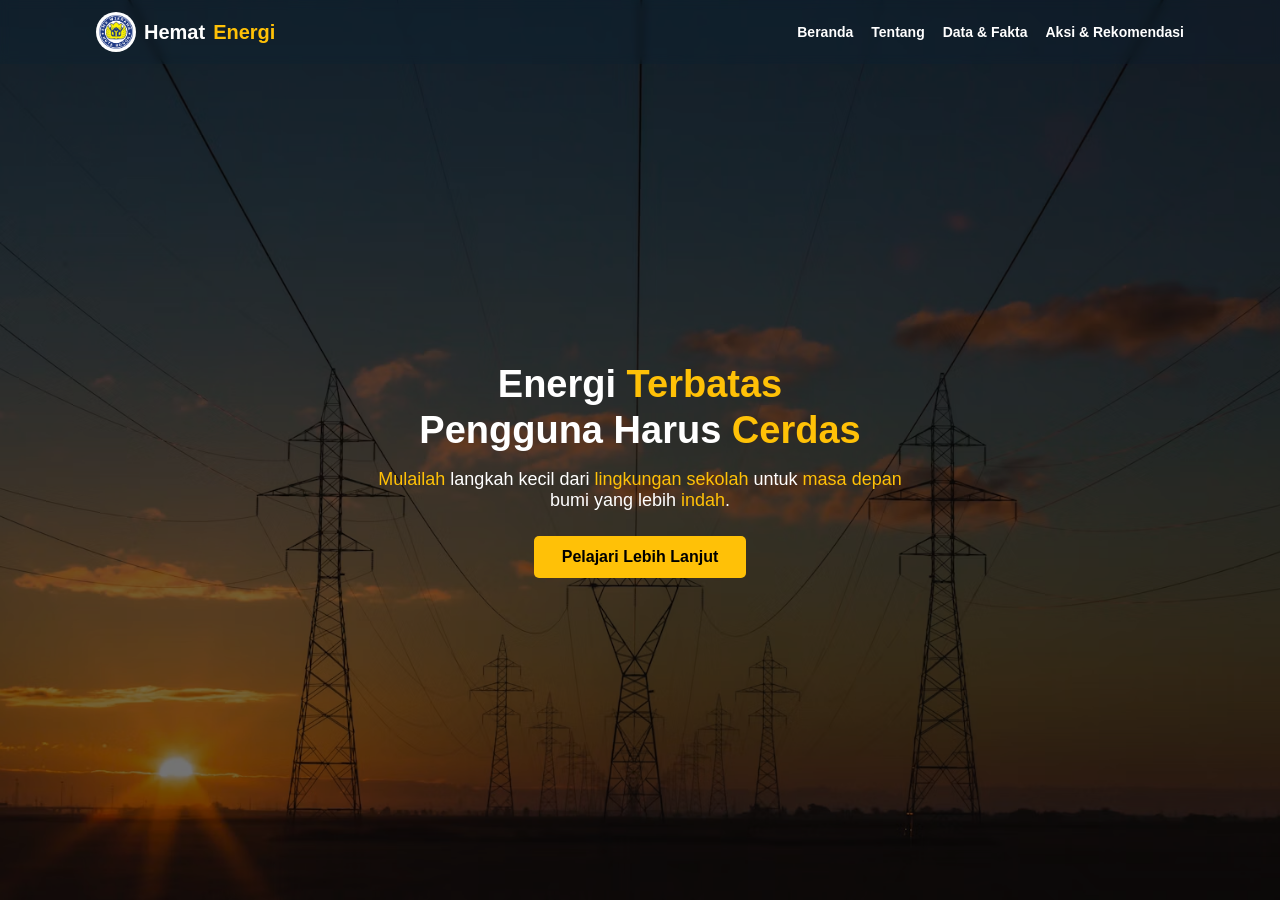
==== index.html @ 65af95fe "Add files via upload" ====
<!DOCTYPE html>
<html lang="id">
<head>
    <meta charset="UTF-8">
    <meta name="viewport" content="width=device-width, initial-scale=1.0">
    <title>Kampanye Hemat Energi - Sekolah Hijau</title>
    <link rel="stylesheet" href="style.css">
</head>
<body>
    <header class="navbar">
        <div class="container nav-container">
            <a href="#" class="logo">
    <img src="asset\logo-wikrama.png" class="logo-img">Hemat<span>Energi</span></a>
            <nav>
                <ul class="nav-links">
                    <li><a href="index.html">Beranda</a></li>
                    <li><a href="tentang.html">Tentang</a></li>
                    <li><a href="">Data & Fakta</a></li>
                    <li><a href="">Aksi & Rekomendasi</a></li>
                </ul>
            </nav>
        </div>
    </header>

    <section class="landing-page">
        <img src="asset/landingpage.avif" class="hero-bg-img">
        <div class="hero-overlay"></div>

        <div class="container hero-content">
            <h1>Energi <span>Terbatas</span><br>Pengguna Harus <span>Cerdas</span></h1>
            <p><span>Mulailah</span> langkah kecil dari <span>lingkungan sekolah</span> untuk <span>masa depan</span> <br>bumi yang lebih <span>indah</span>.</p>
            <div class="hero-buttons">
                <a href="about.html" class="btn btn-primary">Pelajari Lebih Lanjut</a>
            </div>
        </div>
    </section>
</body>
</html>
---- style.css ----
* {
    margin: 0;
    padding: 0;
    box-sizing: border-box;
    font-family: Arial, Helvetica, sans-serif;
}

.container {
    width: 85%;
    max-width: 1100px;
    margin: 0 auto;
}

/* ==========================================
   1. NAVBAR
   ========================================== */
.navbar {
    position: fixed;
    width: 100%;
    z-index: 999;
    background-color: rgba(2, 38, 61, 0.15);
    backdrop-filter: blur(5px);
    -webkit-backdrop-filter: blur(5px);
}

.nav-container {
    display: flex;
    justify-content: space-between;
    align-items: center;
    padding: 12px 0;
}

.logo {
    display: flex;
    align-items: center;
    gap: 8px;
    font-size: 20px;
    font-weight: bold;
    color: #ffffff;
    text-decoration: none;
}

.logo img {
    width: 40px;
    height: 40px;
    border-radius: 50%;
}

span {
    color: #ffc107;
}

.nav-links {
    display: flex;
    list-style: none;
}

.nav-links li {
    margin-left: 18px;
}

.nav-links a {
    color: #ffffff;
    text-decoration: none;
    font-size: 14px;
    font-weight: bold;
    transition: color 0.3s;
}

.nav-links a:hover {
    color: #ffc107;
}

/* ==========================================
   2. LANDING PAGE & BACKGROUND GLOBAL
   ========================================== */
.landing-page {
    position: relative;
    width: 100%;
    min-height: 100vh;
    display: flex;
    justify-content: center;
    align-items: center;
    text-align: center;
    padding: 100px 0 60px 0;
    overflow: hidden;
}

.hero-bg-img {
    position: absolute;
    top: 0;
    left: 0;
    width: 100%;
    height: 100%;
    object-fit: cover;
    z-index: 1;
}

.hero-overlay {
    position: absolute;
    top: 0;
    left: 0;
    width: 100%;
    height: 100%;
    background-color: rgba(0, 0, 0, 0.55);
    z-index: 2;
}

.hero-content {
    position: relative;
    z-index: 3;
    color: #ffffff;
}

.hero-content h1 {
    font-size: 38px;
    margin-bottom: 15px;
    line-height: 1.2;
}

.hero-content p {
    font-size: 18px;
    margin-bottom: 25px;
    max-width: 600px;
    margin-left: auto;
    margin-right: auto;
}

.btn {
    display: inline-block;
    padding: 12px 28px;
    background-color: #ffc107;
    color: #000000;
    text-decoration: none;
    border-radius: 5px;
    font-weight: bold;
    transition: background-color 0.3s;
}

.btn:hover {
    background-color: #e0a800;
}

/* ==========================================
   3. TENTANG KAMI / CARD SECTION
   ========================================== */
.about-section {
    position: relative;
    padding: 130px 0 80px 0;
    min-height: 100vh;
    text-align: center;
    overflow: hidden;
}

.about-content {
    position: relative;
    z-index: 3;
}

.about-title {
    font-size: 34px;
    color: #ffffff;
    margin-bottom: 8px;
    font-weight: bold;
}

.about-subtitle {
    font-size: 16px;
    color: #cbd5e1;
    margin-bottom: 40px;
}

.grid-3 {
    display: flex;
    justify-content: center;
    align-items: stretch;
    gap: 25px;
    flex-wrap: wrap;
}

.card {
    display: flex;
    flex-direction: column;
    align-items: center;
    background-color: rgba(2, 38, 61, 0.88);
    border-radius: 16px;
    padding: 30px 20px;
    width: 30%;
    min-width: 280px;
    text-align: center;
    transition: transform 0.3s ease, box-shadow 0.3s ease;
}

.card:hover {
    transform: translateY(-8px);
    box-shadow: 0 15px 30px rgba(2, 38, 61, 0.25);
}

.photo-container {
    width: 110px;
    height: 110px;
    margin-bottom: 18px;
    border-radius: 50%;
    border: 2px solid #ffffff;
    flex-shrink: 0;
}

.profile-img {
    width: 100%;
    height: 100%;
    object-fit: cover;
    border-radius: 50%;
}

.member-name {
    font-size: 20px;
    font-weight: bold;
    color: #ffffff;
    margin-bottom: 15px;
}

.member-info {
    font-size: 14px;
    color: #ffffff;
    text-align: left;
    width: 100%;
    background-color: rgba(255, 255, 255, 0.08);
    padding: 12px 15px;
    border-radius: 8px;
}

.member-info p {
    margin-bottom: 6px;
}

.member-info p:last-child {
    margin-bottom: 0;
}

.member-info strong {
    color: #cbd5e1;
}

/* ==========================================
   4. RESPONSIVE
   ========================================== */
@media (max-width: 768px) {
    .nav-container {
        flex-direction: column;
        gap: 10px;
    }

    .nav-links {
        margin-top: 5px;
    }

    .nav-links li {
        margin: 0 8px;
    }

    .about-section {
        padding-top: 160px;
    }

    .hero-content h1 {
        font-size: 26px;
    }

    .grid-3 {
        flex-direction: column;
        align-items: center;
    }

    .card {
        width: 100%;
        max-width: 360px;
        margin-bottom: 15px;
    }
}
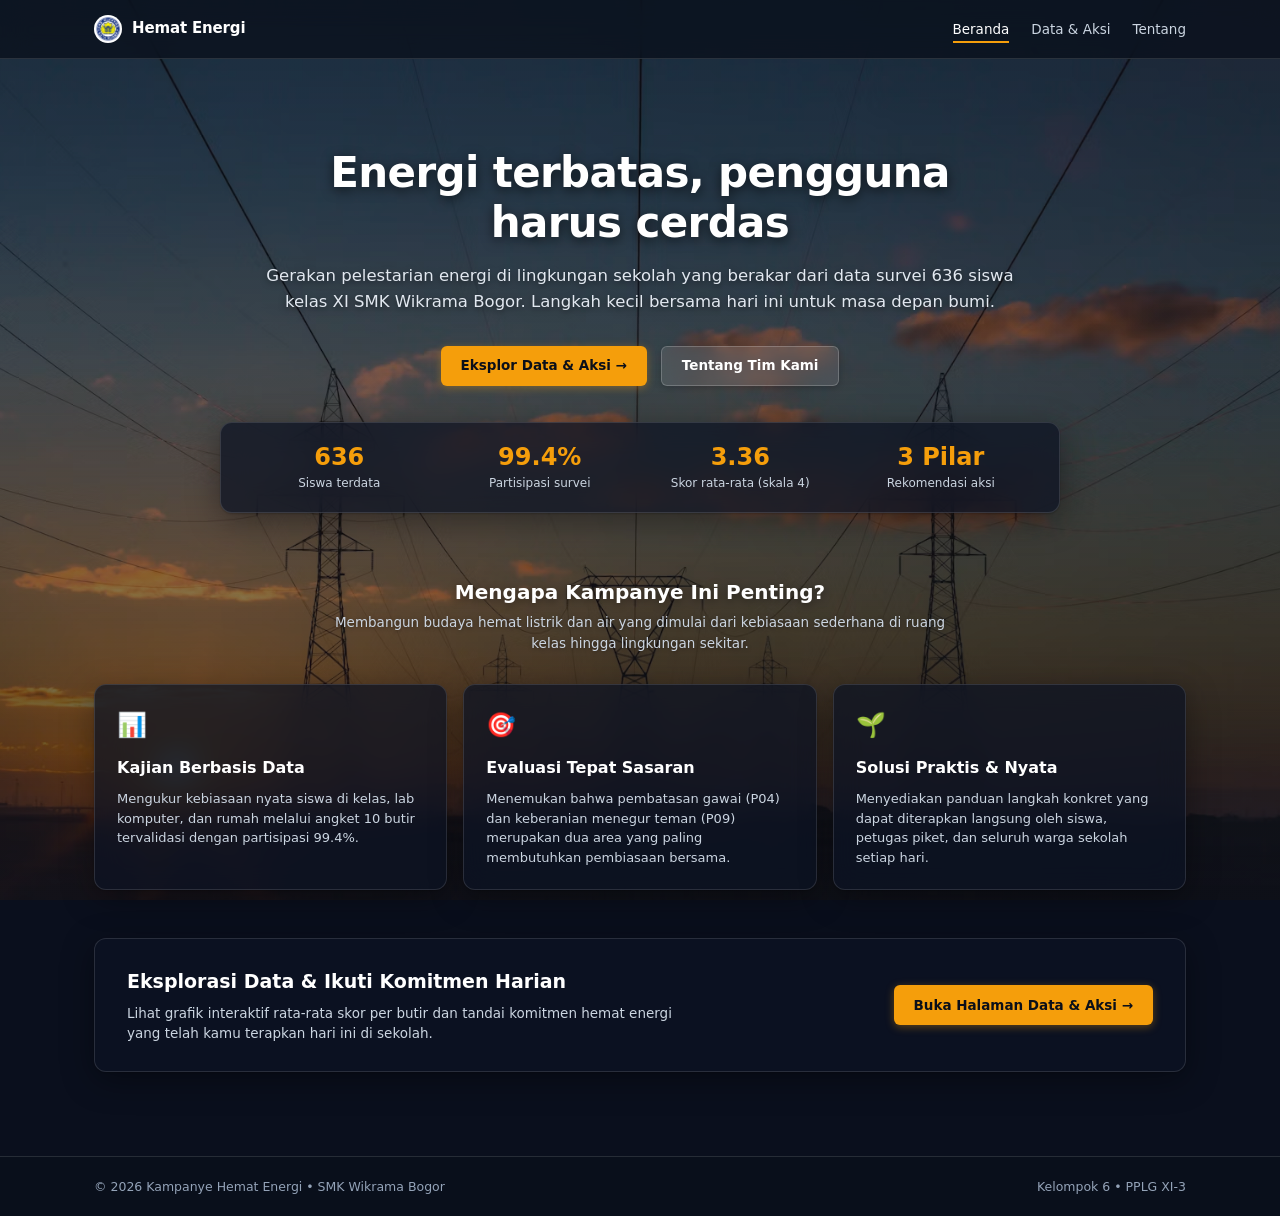
==== commit eff5f0a5: "Tahap 2-3 done" ====
--- a/index.html
+++ b/index.html
@@ -3,36 +3,121 @@
 <head>
     <meta charset="UTF-8">
     <meta name="viewport" content="width=device-width, initial-scale=1.0">
-    <title>Kampanye Hemat Energi - Sekolah Hijau</title>
-    <link rel="stylesheet" href="style.css">
+    <title>Kampanye Hemat Energi - SMK Wikrama Bogor</title>
+    <link rel="stylesheet" href="style.css?v=9">
 </head>
 <body>
     <header class="navbar">
         <div class="container nav-container">
-            <a href="#" class="logo">
-    <img src="asset\logo-wikrama.png" class="logo-img">Hemat<span>Energi</span></a>
-            <nav>
+            <a href="index.html" class="logo">
+                <img src="asset/logo-wikrama.png" alt="Logo SMK Wikrama">
+                <span>Hemat Energi</span>
+            </a>
+            <nav aria-label="Navigasi Utama">
                 <ul class="nav-links">
-                    <li><a href="index.html">Beranda</a></li>
+                    <li><a href="index.html" class="active">Beranda</a></li>
+                    <li><a href="data-aksi.html">Data & Aksi</a></li>
                     <li><a href="tentang.html">Tentang</a></li>
-                    <li><a href="">Data & Fakta</a></li>
-                    <li><a href="">Aksi & Rekomendasi</a></li>
                 </ul>
             </nav>
         </div>
     </header>
 
-    <section class="landing-page">
-        <img src="asset/landingpage.avif" class="hero-bg-img">
+    <main class="main-section">
+        <img src="asset/landingpage.avif" class="hero-bg-img" alt="">
         <div class="hero-overlay"></div>
 
-        <div class="container hero-content">
-            <h1>Energi <span>Terbatas</span><br>Pengguna Harus <span>Cerdas</span></h1>
-            <p><span>Mulailah</span> langkah kecil dari <span>lingkungan sekolah</span> untuk <span>masa depan</span> <br>bumi yang lebih <span>indah</span>.</p>
-            <div class="hero-buttons">
-                <a href="about.html" class="btn btn-primary">Pelajari Lebih Lanjut</a>
-            </div>
+        <div class="container section-content">
+            <!-- Hero Section -->
+            <section class="hero-block">
+                <div class="hero-text-wrap">
+                    <h1 class="hero-title">Energi terbatas, pengguna harus cerdas</h1>
+                    <p class="hero-desc">
+                        Gerakan pelestarian energi di lingkungan sekolah yang berakar dari data survei 636 siswa kelas XI SMK Wikrama Bogor. Langkah kecil bersama hari ini untuk masa depan bumi.
+                    </p>
+                    <div class="hero-actions">
+                        <a href="data-aksi.html" class="btn">Eksplor Data & Aksi →</a>
+                        <a href="tentang.html" class="btn btn-secondary">Tentang Tim Kami</a>
+                    </div>
+                </div>
+
+                <!-- Quick Stats Strip -->
+                <div class="hero-stats-strip">
+                    <div class="hero-stat-item">
+                        <span class="hero-stat-value">636</span>
+                        <span class="hero-stat-label">Siswa terdata</span>
+                    </div>
+                    <div class="hero-stat-item">
+                        <span class="hero-stat-value">99.4%</span>
+                        <span class="hero-stat-label">Partisipasi survei</span>
+                    </div>
+                    <div class="hero-stat-item">
+                        <span class="hero-stat-value">3.36</span>
+                        <span class="hero-stat-label">Skor rata-rata (skala 4)</span>
+                    </div>
+                    <div class="hero-stat-item">
+                        <span class="hero-stat-value">3 Pilar</span>
+                        <span class="hero-stat-label">Rekomendasi aksi</span>
+                    </div>
+                </div>
+            </section>
+
+            <!-- Mengapa Kampanye Ini Penting -->
+            <section class="home-pillars-section">
+                <div class="section-heading-center">
+                    <h2 class="section-title">Mengapa Kampanye Ini Penting?</h2>
+                    <p class="section-desc">
+                        Membangun budaya hemat listrik dan air yang dimulai dari kebiasaan sederhana di ruang kelas hingga lingkungan sekitar.
+                    </p>
+                </div>
+
+                <div class="grid-3">
+                    <article class="card pillar-card">
+                        <div class="pillar-icon">📊</div>
+                        <h3 class="pillar-title">Kajian Berbasis Data</h3>
+                        <p class="pillar-desc">
+                            Mengukur kebiasaan nyata siswa di kelas, lab komputer, dan rumah melalui angket 10 butir tervalidasi dengan partisipasi 99.4%.
+                        </p>
+                    </article>
+
+                    <article class="card pillar-card">
+                        <div class="pillar-icon">🎯</div>
+                        <h3 class="pillar-title">Evaluasi Tepat Sasaran</h3>
+                        <p class="pillar-desc">
+                            Menemukan bahwa pembatasan gawai (P04) dan keberanian menegur teman (P09) merupakan dua area yang paling membutuhkan pembiasaan bersama.
+                        </p>
+                    </article>
+
+                    <article class="card pillar-card">
+                        <div class="pillar-icon">🌱</div>
+                        <h3 class="pillar-title">Solusi Praktis & Nyata</h3>
+                        <p class="pillar-desc">
+                            Menyediakan panduan langkah konkret yang dapat diterapkan langsung oleh siswa, petugas piket, dan seluruh warga sekolah setiap hari.
+                        </p>
+                    </article>
+                </div>
+            </section>
+
+            <!-- CTA Card Menuju Data & Aksi -->
+            <section class="home-cta-card">
+                <div class="home-cta-text">
+                    <h2>Eksplorasi Data & Ikuti Komitmen Harian</h2>
+                    <p>
+                        Lihat grafik interaktif rata-rata skor per butir dan tandai komitmen hemat energi yang telah kamu terapkan hari ini di sekolah.
+                    </p>
+                </div>
+                <div class="home-cta-action">
+                    <a href="data-aksi.html" class="btn">Buka Halaman Data & Aksi →</a>
+                </div>
+            </section>
         </div>
-    </section>
+    </main>
+
+    <footer class="footer">
+        <div class="container footer-content">
+            <p>© 2026 Kampanye Hemat Energi • SMK Wikrama Bogor</p>
+            <p class="footer-meta">Kelompok 6 • PPLG XI-3</p>
+        </div>
+    </footer>
 </body>
-</html>+</html>
--- a/style.css
+++ b/style.css
@@ -1,279 +1,1096 @@
+/* ==========================================================================
+   KAMPANYE HEMAT ENERGI - SMK WIKRAMA BOGOR
+   Theme: Vibrant Sunset Electric Grid Background with Frosted Glass Surfaces
+   High-contrast, transparent cards, 100% legible typography, no AI slop
+   ========================================================================== */
+
+:root {
+    /* Palette - Frosted Translucent Dark Glass on Sunset Electric Grid */
+    --bg-page: #0a0f1d;
+    --bg-card: rgba(13, 20, 36, 0.74);
+    --bg-card-hover: rgba(18, 28, 50, 0.84);
+    --bg-raised: rgba(25, 37, 64, 0.65);
+    --border-hairline: rgba(255, 255, 255, 0.12);
+    --border-hover: rgba(255, 255, 255, 0.28);
+
+    /* Text Roles - Crisp White & High Contrast */
+    --text-primary: #ffffff;
+    --text-secondary: #cbd5e1;
+    --text-muted: #94a3b8;
+
+    /* Accent - Solar Sunset Gold & Amber */
+    --accent: #f59e0b;
+    --accent-hover: #fbbf24;
+    --accent-contrast: #0b0f19;
+
+    /* Semantic Highlights */
+    --color-positive: #22c55e;
+    --color-focus: #f97316;
+
+    /* Shadows & Glassmorphism */
+    --shadow-card: 0 8px 32px 0 rgba(0, 0, 0, 0.38), 0 1px 2px 0 rgba(0, 0, 0, 0.2);
+    --shadow-card-hover: 0 12px 40px 0 rgba(0, 0, 0, 0.5), 0 2px 4px 0 rgba(0, 0, 0, 0.25);
+    --glass-blur: blur(14px);
+
+    /* Radius */
+    --radius-control: 6px;
+    --radius-card: 12px;
+    --radius-inner: 6px;
+
+    /* Transitions */
+    --ease-out: cubic-bezier(0.16, 1, 0.3, 1);
+    --duration: 0.18s;
+}
+
+/* ================= 1. BASE & RESET ================= */
 * {
     margin: 0;
     padding: 0;
     box-sizing: border-box;
-    font-family: Arial, Helvetica, sans-serif;
+}
+
+html {
+    scroll-behavior: smooth;
+}
+
+body {
+    background-color: var(--bg-page);
+    color: var(--text-primary);
+    font-family: system-ui, -apple-system, BlinkMacSystemFont, "Segoe UI", Roboto, Helvetica, Arial, sans-serif;
+    font-size: 14.5px;
+    line-height: 1.55;
+    min-height: 100vh;
+    display: flex;
+    flex-direction: column;
+    -webkit-font-smoothing: antialiased;
+    -moz-osx-font-smoothing: grayscale;
 }
 
 .container {
-    width: 85%;
-    max-width: 1100px;
+    width: 100%;
+    max-width: 1140px;
     margin: 0 auto;
-}
-
-/* ==========================================
-   1. NAVBAR
-   ========================================== */
+    padding: 0 24px;
+}
+
+/* ================= 2. NAVBAR ================= */
 .navbar {
     position: fixed;
+    top: 0;
+    left: 0;
     width: 100%;
+    background-color: rgba(10, 16, 28, 0.78);
+    backdrop-filter: var(--glass-blur);
+    -webkit-backdrop-filter: var(--glass-blur);
+    border-bottom: 1px solid var(--border-hairline);
     z-index: 999;
-    background-color: rgba(2, 38, 61, 0.15);
-    backdrop-filter: blur(5px);
-    -webkit-backdrop-filter: blur(5px);
 }
 
 .nav-container {
     display: flex;
     justify-content: space-between;
     align-items: center;
-    padding: 12px 0;
+    height: 58px;
 }
 
 .logo {
     display: flex;
     align-items: center;
-    gap: 8px;
-    font-size: 20px;
-    font-weight: bold;
-    color: #ffffff;
+    gap: 10px;
     text-decoration: none;
+    color: var(--text-primary);
+    font-size: 15px;
+    font-weight: 600;
+}
+
+.logo span {
+    color: #ffffff;
+    letter-spacing: -0.01em;
 }
 
 .logo img {
-    width: 40px;
-    height: 40px;
+    width: 28px;
+    height: 28px;
     border-radius: 50%;
-}
-
-span {
-    color: #ffc107;
+    object-fit: cover;
 }
 
 .nav-links {
     display: flex;
     list-style: none;
-}
-
-.nav-links li {
-    margin-left: 18px;
+    gap: 22px;
 }
 
 .nav-links a {
-    color: #ffffff;
+    position: relative;
+    color: var(--text-secondary);
     text-decoration: none;
-    font-size: 14px;
-    font-weight: bold;
-    transition: color 0.3s;
+    font-size: 13.5px;
+    font-weight: 500;
+    padding: 4px 0;
+    transition: color var(--duration) ease;
+}
+
+.nav-links a::after {
+    content: '';
+    position: absolute;
+    bottom: -2px;
+    left: 0;
+    width: 0;
+    height: 2px;
+    background-color: var(--accent);
+    transition: width var(--duration) var(--ease-out);
 }
 
 .nav-links a:hover {
-    color: #ffc107;
-}
-
-/* ==========================================
-   2. LANDING PAGE & BACKGROUND GLOBAL
-   ========================================== */
-.landing-page {
+    color: #ffffff;
+}
+
+.nav-links a.active {
+    color: #ffffff;
+}
+
+.nav-links a.active::after {
+    width: 100%;
+}
+
+/* ================= 3. BACKGROUND & HERO ================= */
+.main-section {
     position: relative;
-    width: 100%;
-    min-height: 100vh;
-    display: flex;
-    justify-content: center;
-    align-items: center;
-    text-align: center;
-    padding: 100px 0 60px 0;
-    overflow: hidden;
-}
-
+    padding: 92px 0 64px 0;
+    flex: 1;
+}
+
+/* Gambar Tiang Listrik Terang & Nyata */
 .hero-bg-img {
-    position: absolute;
+    position: fixed;
     top: 0;
     left: 0;
     width: 100%;
     height: 100%;
     object-fit: cover;
-    z-index: 1;
-}
-
+    z-index: -2;
+    opacity: 0.96; /* Gambar tiang listrik sunset tampil terang dan jelas */
+}
+
+/* Overlay Transparan Lembut agar Teks Tetap Tajam */
 .hero-overlay {
-    position: absolute;
+    position: fixed;
     top: 0;
     left: 0;
     width: 100%;
     height: 100%;
-    background-color: rgba(0, 0, 0, 0.55);
-    z-index: 2;
-}
-
-.hero-content {
+    background: linear-gradient(180deg, rgba(10, 16, 28, 0.45) 0%, rgba(10, 16, 28, 0.32) 40%, rgba(10, 16, 28, 0.68) 100%);
+    z-index: -1;
+}
+
+.section-content {
     position: relative;
-    z-index: 3;
-    color: #ffffff;
-}
-
-.hero-content h1 {
-    font-size: 38px;
-    margin-bottom: 15px;
-    line-height: 1.2;
-}
-
-.hero-content p {
-    font-size: 18px;
-    margin-bottom: 25px;
-    max-width: 600px;
-    margin-left: auto;
-    margin-right: auto;
-}
-
-.btn {
-    display: inline-block;
-    padding: 12px 28px;
-    background-color: #ffc107;
-    color: #000000;
-    text-decoration: none;
-    border-radius: 5px;
-    font-weight: bold;
-    transition: background-color 0.3s;
-}
-
-.btn:hover {
-    background-color: #e0a800;
-}
-
-/* ==========================================
-   3. TENTANG KAMI / CARD SECTION
-   ========================================== */
-.about-section {
-    position: relative;
-    padding: 130px 0 80px 0;
-    min-height: 100vh;
-    text-align: center;
-    overflow: hidden;
-}
-
-.about-content {
-    position: relative;
-    z-index: 3;
-}
-
-.about-title {
-    font-size: 34px;
-    color: #ffffff;
-    margin-bottom: 8px;
-    font-weight: bold;
-}
-
-.about-subtitle {
-    font-size: 16px;
-    color: #cbd5e1;
-    margin-bottom: 40px;
-}
-
-.grid-3 {
-    display: flex;
-    justify-content: center;
-    align-items: stretch;
-    gap: 25px;
-    flex-wrap: wrap;
-}
-
-.card {
+    z-index: 1;
+}
+
+.page-header {
+    text-align: left;
+    margin-bottom: 28px;
+}
+
+.page-title {
+    font-size: 26px;
+    font-weight: 700;
+    line-height: 1.25;
+    color: #ffffff;
+    margin-bottom: 6px;
+    text-shadow: 0 2px 8px rgba(0, 0, 0, 0.4);
+}
+
+.page-subtitle {
+    font-size: 14.5px;
+    color: #e2e8f0;
+    max-width: 680px;
+    line-height: 1.55;
+    text-shadow: 0 1px 4px rgba(0, 0, 0, 0.5);
+}
+
+/* ================= 4. HOMEPAGE (BERANDA) ================= */
+.hero-block {
+    padding: 56px 0 64px 0;
     display: flex;
     flex-direction: column;
     align-items: center;
-    background-color: rgba(2, 38, 61, 0.88);
-    border-radius: 16px;
-    padding: 30px 20px;
-    width: 30%;
-    min-width: 280px;
     text-align: center;
-    transition: transform 0.3s ease, box-shadow 0.3s ease;
-}
-
-.card:hover {
-    transform: translateY(-8px);
-    box-shadow: 0 15px 30px rgba(2, 38, 61, 0.25);
+}
+
+.hero-text-wrap {
+    max-width: 760px;
+    margin-bottom: 36px;
+}
+
+.hero-title {
+    font-size: 42px;
+    font-weight: 800;
+    line-height: 1.18;
+    color: #ffffff;
+    margin-bottom: 16px;
+    letter-spacing: -0.015em;
+    text-shadow: 0 3px 12px rgba(0, 0, 0, 0.6);
+}
+
+.hero-desc {
+    font-size: 16.5px;
+    color: #e2e8f0;
+    line-height: 1.6;
+    margin-bottom: 30px;
+    text-shadow: 0 2px 6px rgba(0, 0, 0, 0.5);
+}
+
+.hero-actions {
+    display: flex;
+    gap: 14px;
+    justify-content: center;
+    align-items: center;
+}
+
+/* Hero Stats Strip Transparan */
+.hero-stats-strip {
+    display: grid;
+    grid-template-columns: repeat(4, 1fr);
+    gap: 12px;
+    width: 100%;
+    max-width: 840px;
+    background-color: var(--bg-card);
+    backdrop-filter: var(--glass-blur);
+    -webkit-backdrop-filter: var(--glass-blur);
+    border: 1px solid var(--border-hairline);
+    border-radius: var(--radius-card);
+    padding: 20px 24px;
+    box-shadow: var(--shadow-card);
+}
+
+.hero-stat-item {
+    display: flex;
+    flex-direction: column;
+    align-items: center;
+    text-align: center;
+}
+
+.hero-stat-value {
+    font-size: 24px;
+    font-weight: 700;
+    color: var(--accent);
+    font-variant-numeric: tabular-nums;
+    line-height: 1.2;
+    margin-bottom: 2px;
+}
+
+.hero-stat-label {
+    font-size: 12px;
+    color: var(--text-secondary);
+}
+
+/* Homepage Pillars */
+.home-pillars-section {
+    margin-bottom: 48px;
+}
+
+.section-heading-center {
+    text-align: center;
+    max-width: 620px;
+    margin: 0 auto 30px auto;
+}
+
+.section-heading-center .section-title {
+    color: #ffffff;
+    text-shadow: 0 2px 8px rgba(0, 0, 0, 0.4);
+}
+
+.section-heading-center .section-desc {
+    color: #cbd5e1;
+    text-shadow: 0 1px 4px rgba(0, 0, 0, 0.4);
+}
+
+.pillar-card {
+    text-align: left;
+    display: flex;
+    flex-direction: column;
+    gap: 8px;
+}
+
+.pillar-icon {
+    font-size: 24px;
+    margin-bottom: 4px;
+}
+
+.pillar-title {
+    font-size: 16px;
+    font-weight: 600;
+    color: #ffffff;
+}
+
+.pillar-desc {
+    font-size: 13px;
+    color: var(--text-secondary);
+    line-height: 1.5;
+}
+
+/* Homepage CTA Card Transparan */
+.home-cta-card {
+    display: flex;
+    justify-content: space-between;
+    align-items: center;
+    background-color: var(--bg-card);
+    backdrop-filter: var(--glass-blur);
+    -webkit-backdrop-filter: var(--glass-blur);
+    border: 1px solid var(--border-hairline);
+    border-radius: var(--radius-card);
+    padding: 28px 32px;
+    margin-bottom: 20px;
+    text-align: left;
+    gap: 24px;
+    box-shadow: var(--shadow-card);
+}
+
+.home-cta-text h2 {
+    font-size: 19px;
+    font-weight: 600;
+    color: #ffffff;
+    margin-bottom: 6px;
+}
+
+.home-cta-text p {
+    font-size: 13.5px;
+    color: var(--text-secondary);
+    max-width: 580px;
+    line-height: 1.5;
+}
+
+.home-cta-action {
+    flex-shrink: 0;
+}
+
+/* ================= 5. BUTTONS ================= */
+.btn {
+    display: inline-flex;
+    align-items: center;
+    justify-content: center;
+    height: 40px;
+    padding: 0 20px;
+    background-color: var(--accent);
+    color: var(--accent-contrast);
+    text-decoration: none;
+    border-radius: var(--radius-control);
+    font-weight: 600;
+    font-size: 13.5px;
+    border: none;
+    cursor: pointer;
+    box-shadow: 0 2px 8px rgba(245, 158, 11, 0.35);
+    transition: background-color var(--duration) ease, transform var(--duration) var(--ease-out), box-shadow var(--duration) ease;
+}
+
+.btn:hover {
+    background-color: var(--accent-hover);
+    color: #0b0f19;
+    transform: translateY(-1px);
+    box-shadow: 0 4px 14px rgba(245, 158, 11, 0.45);
+}
+
+.btn:active {
+    transform: scale(0.99);
+}
+
+.btn-secondary {
+    background-color: rgba(255, 255, 255, 0.1);
+    color: #ffffff;
+    border: 1px solid rgba(255, 255, 255, 0.2);
+    backdrop-filter: blur(8px);
+    -webkit-backdrop-filter: blur(8px);
+    box-shadow: 0 2px 6px rgba(0, 0, 0, 0.2);
+}
+
+.btn-secondary:hover {
+    background-color: rgba(255, 255, 255, 0.18);
+    border-color: rgba(255, 255, 255, 0.35);
+    color: #ffffff;
+}
+
+/* ================= 6. STATS GRID ================= */
+.stats-grid {
+    display: grid;
+    grid-template-columns: repeat(4, 1fr);
+    gap: 14px;
+    margin-bottom: 24px;
+}
+
+.stat-card {
+    background-color: var(--bg-card);
+    backdrop-filter: var(--glass-blur);
+    -webkit-backdrop-filter: var(--glass-blur);
+    border: 1px solid var(--border-hairline);
+    border-radius: var(--radius-card);
+    padding: 18px 20px;
+    display: flex;
+    flex-direction: column;
+    justify-content: space-between;
+    text-align: left;
+    box-shadow: var(--shadow-card);
+    transition: border-color var(--duration) ease, transform var(--duration) var(--ease-out), box-shadow var(--duration) ease;
+}
+
+.stat-label {
+    font-size: 12.5px;
+    color: var(--text-secondary);
+    margin-bottom: 6px;
+}
+
+.stat-number {
+    font-size: 24px;
+    font-weight: 700;
+    color: #ffffff;
+    font-variant-numeric: tabular-nums;
+    line-height: 1.15;
+    margin-bottom: 4px;
+}
+
+.stat-unit {
+    font-size: 14px;
+    font-weight: 400;
+    color: var(--text-muted);
+    margin-left: 2px;
+}
+
+.stat-meta {
+    font-size: 12px;
+    color: var(--text-secondary);
+    line-height: 1.4;
+}
+
+/* ================= 7. DATA & ANALYSIS GRID ================= */
+.data-analysis-grid {
+    display: grid;
+    grid-template-columns: 1.75fr 1fr;
+    gap: 18px;
+    margin-bottom: 36px;
+}
+
+.chart-box {
+    background-color: var(--bg-card);
+    backdrop-filter: var(--glass-blur);
+    -webkit-backdrop-filter: var(--glass-blur);
+    border: 1px solid var(--border-hairline);
+    border-radius: var(--radius-card);
+    padding: 22px 24px;
+    display: flex;
+    flex-direction: column;
+    text-align: left;
+    box-shadow: var(--shadow-card);
+}
+
+.chart-header {
+    display: flex;
+    justify-content: space-between;
+    align-items: flex-start;
+    margin-bottom: 16px;
+    gap: 14px;
+}
+
+.chart-title {
+    font-size: 16px;
+    font-weight: 600;
+    color: #ffffff;
+    margin-bottom: 3px;
+}
+
+.chart-desc {
+    font-size: 12.5px;
+    color: var(--text-secondary);
+}
+
+.chart-controls {
+    display: flex;
+    gap: 4px;
+    background-color: rgba(20, 28, 50, 0.7);
+    padding: 3px;
+    border-radius: var(--radius-control);
+    border: 1px solid var(--border-hairline);
+}
+
+.btn-filter {
+    background: transparent;
+    border: none;
+    color: var(--text-muted);
+    font-size: 12px;
+    font-weight: 500;
+    padding: 5px 12px;
+    border-radius: 4px;
+    cursor: pointer;
+    transition: color var(--duration) ease, background-color var(--duration) ease;
+}
+
+.btn-filter:hover {
+    color: #ffffff;
+}
+
+.btn-filter.active {
+    background-color: rgba(245, 158, 11, 0.22);
+    color: #fbbf24;
+    border: 1px solid rgba(245, 158, 11, 0.4);
+    box-shadow: 0 1px 3px rgba(0, 0, 0, 0.2);
+}
+
+.chart-wrapper {
+    position: relative;
+    height: 480px;
+    width: 100%;
+}
+
+/* Insight Box */
+.insight-box {
+    background-color: var(--bg-card);
+    backdrop-filter: var(--glass-blur);
+    -webkit-backdrop-filter: var(--glass-blur);
+    border: 1px solid var(--border-hairline);
+    border-radius: var(--radius-card);
+    padding: 22px;
+    display: flex;
+    flex-direction: column;
+    justify-content: space-between;
+    text-align: left;
+    box-shadow: var(--shadow-card);
+}
+
+.insight-title {
+    font-size: 16px;
+    font-weight: 600;
+    color: #ffffff;
+    margin-bottom: 14px;
+}
+
+.insight-list {
+    list-style: none;
+    display: flex;
+    flex-direction: column;
+    gap: 10px;
+}
+
+.insight-list li {
+    background-color: rgba(20, 30, 52, 0.65);
+    border: 1px solid var(--border-hairline);
+    border-radius: var(--radius-inner);
+    padding: 12px 14px;
+    box-shadow: 0 1px 2px rgba(0, 0, 0, 0.2);
+}
+
+.insight-category {
+    display: block;
+    font-size: 11.5px;
+    font-weight: 500;
+    color: var(--text-muted);
+    margin-bottom: 4px;
+}
+
+.insight-list strong {
+    display: block;
+    font-size: 13.5px;
+    color: #ffffff;
+    margin-bottom: 2px;
+}
+
+.insight-list p {
+    font-size: 12px;
+    color: var(--text-secondary);
+    line-height: 1.45;
+}
+
+.insight-footer {
+    margin-top: 14px;
+    padding-top: 12px;
+    border-top: 1px solid var(--border-hairline);
+}
+
+.insight-footer p {
+    font-size: 12px;
+    color: var(--text-muted);
+    line-height: 1.5;
+}
+
+/* ================= 8. ACTION SECTION ================= */
+.action-section {
+    margin-bottom: 36px;
+    text-align: left;
+}
+
+.section-heading-row {
+    margin-bottom: 18px;
+}
+
+.section-title {
+    font-size: 20px;
+    font-weight: 600;
+    color: #ffffff;
+    margin-bottom: 4px;
+    text-shadow: 0 2px 6px rgba(0, 0, 0, 0.4);
+}
+
+.section-desc {
+    font-size: 13.5px;
+    color: #cbd5e1;
+}
+
+.grid-3 {
+    display: grid;
+    grid-template-columns: repeat(3, 1fr);
+    gap: 16px;
+}
+
+.card {
+    background-color: var(--bg-card);
+    backdrop-filter: var(--glass-blur);
+    -webkit-backdrop-filter: var(--glass-blur);
+    border: 1px solid var(--border-hairline);
+    border-radius: var(--radius-card);
+    padding: 22px;
+    box-shadow: var(--shadow-card);
+    transition: transform var(--duration) var(--ease-out), border-color var(--duration) ease, box-shadow var(--duration) ease;
+}
+
+.action-card {
+    display: flex;
+    flex-direction: column;
+    text-align: left;
+}
+
+.action-card h3 {
+    font-size: 16px;
+    font-weight: 600;
+    color: #ffffff;
+    margin-bottom: 4px;
+}
+
+.action-target {
+    font-size: 12px;
+    color: var(--text-muted);
+    margin-bottom: 14px;
+    display: block;
+}
+
+.action-list {
+    list-style: none;
+    display: flex;
+    flex-direction: column;
+    gap: 10px;
+}
+
+.action-list li {
+    position: relative;
+    padding-left: 16px;
+    font-size: 13px;
+    color: var(--text-secondary);
+    line-height: 1.5;
+}
+
+.action-list li::before {
+    content: "–";
+    position: absolute;
+    left: 0;
+    top: 0;
+    color: var(--accent);
+    font-weight: bold;
+}
+
+/* ================= 9. HABIT TRACKER ================= */
+.habit-tracker-box {
+    background-color: var(--bg-card);
+    backdrop-filter: var(--glass-blur);
+    -webkit-backdrop-filter: var(--glass-blur);
+    border: 1px solid var(--border-hairline);
+    border-radius: var(--radius-card);
+    padding: 24px 26px;
+    margin-bottom: 36px;
+    text-align: left;
+    box-shadow: var(--shadow-card);
+}
+
+.tracker-header {
+    display: flex;
+    justify-content: space-between;
+    align-items: flex-start;
+    margin-bottom: 18px;
+    gap: 16px;
+}
+
+.tracker-title {
+    font-size: 17px;
+    font-weight: 600;
+    color: #ffffff;
+    margin-bottom: 3px;
+}
+
+.tracker-subtitle {
+    font-size: 13.5px;
+    color: var(--text-secondary);
+}
+
+.tracker-progress-badge {
+    font-size: 12.5px;
+    font-weight: 600;
+    padding: 5px 12px;
+    border-radius: 4px;
+    background-color: rgba(20, 28, 50, 0.7);
+    border: 1px solid var(--border-hairline);
+    color: var(--text-secondary);
+    font-variant-numeric: tabular-nums;
+    white-space: nowrap;
+}
+
+.tracker-progress-badge.all-done {
+    background-color: rgba(34, 197, 94, 0.2);
+    border-color: rgba(74, 222, 128, 0.4);
+    color: #4ade80;
+}
+
+.tracker-checklist {
+    display: grid;
+    grid-template-columns: repeat(2, 1fr);
+    gap: 10px;
+    margin-bottom: 14px;
+}
+
+.tracker-item {
+    display: flex;
+    align-items: center;
+    gap: 10px;
+    padding: 12px 14px;
+    background-color: rgba(20, 30, 52, 0.65);
+    border: 1px solid var(--border-hairline);
+    border-radius: var(--radius-inner);
+    cursor: pointer;
+    user-select: none;
+    box-shadow: 0 1px 2px rgba(0, 0, 0, 0.15);
+    transition: border-color var(--duration) ease, background-color var(--duration) ease;
+}
+
+.tracker-item:hover {
+    border-color: var(--border-hover);
+    background-color: rgba(26, 39, 68, 0.75);
+}
+
+.tracker-item.checked {
+    border-color: rgba(74, 222, 128, 0.45);
+    background-color: rgba(20, 45, 35, 0.65);
+}
+
+.tracker-item input[type="checkbox"] {
+    position: absolute;
+    opacity: 0;
+    cursor: pointer;
+    height: 0;
+    width: 0;
+}
+
+.checkmark {
+    position: relative;
+    width: 18px;
+    height: 18px;
+    border-radius: 4px;
+    background-color: rgba(15, 23, 42, 0.8);
+    border: 1.5px solid rgba(255, 255, 255, 0.3);
+    flex-shrink: 0;
+    transition: border-color var(--duration) ease, background-color var(--duration) ease;
+}
+
+.tracker-item:hover .checkmark {
+    border-color: var(--accent);
+}
+
+.tracker-item.checked .checkmark {
+    background-color: var(--color-positive);
+    border-color: var(--color-positive);
+}
+
+.tracker-item.checked .checkmark::after {
+    content: "";
+    position: absolute;
+    left: 5px;
+    top: 2px;
+    width: 4px;
+    height: 8px;
+    border: solid #ffffff;
+    border-width: 0 2px 2px 0;
+    transform: rotate(45deg);
+}
+
+.tracker-text {
+    font-size: 13px;
+    color: var(--text-secondary);
+    line-height: 1.4;
+}
+
+.tracker-item.checked .tracker-text {
+    color: #ffffff;
+}
+
+.tracker-feedback {
+    font-size: 12.5px;
+    color: var(--text-muted);
+    padding: 6px 12px;
+    border-radius: 4px;
+    background-color: rgba(20, 28, 50, 0.7);
+    display: inline-block;
+}
+
+/* ================= 10. TEAM MEMBERS (TENTANG) ================= */
+.team-grid {
+    margin-top: 10px;
+}
+
+.team-card {
+    text-align: center;
+    padding: 26px 20px;
 }
 
 .photo-container {
-    width: 110px;
-    height: 110px;
-    margin-bottom: 18px;
+    width: 92px;
+    height: 92px;
+    margin: 0 auto 14px auto;
     border-radius: 50%;
-    border: 2px solid #ffffff;
-    flex-shrink: 0;
+    border: 2px solid rgba(255, 255, 255, 0.2);
+    overflow: hidden;
+    background-color: rgba(20, 30, 52, 0.8);
 }
 
 .profile-img {
     width: 100%;
     height: 100%;
     object-fit: cover;
-    border-radius: 50%;
 }
 
 .member-name {
-    font-size: 20px;
-    font-weight: bold;
-    color: #ffffff;
-    margin-bottom: 15px;
-}
-
-.member-info {
-    font-size: 14px;
-    color: #ffffff;
-    text-align: left;
-    width: 100%;
-    background-color: rgba(255, 255, 255, 0.08);
-    padding: 12px 15px;
-    border-radius: 8px;
-}
-
-.member-info p {
-    margin-bottom: 6px;
-}
-
-.member-info p:last-child {
-    margin-bottom: 0;
-}
-
-.member-info strong {
-    color: #cbd5e1;
-}
-
-/* ==========================================
-   4. RESPONSIVE
-   ========================================== */
-@media (max-width: 768px) {
+    font-size: 16px;
+    font-weight: 600;
+    color: #ffffff;
+    margin-bottom: 12px;
+}
+
+.member-meta-block {
+    background-color: rgba(20, 30, 52, 0.65);
+    border: 1px solid var(--border-hairline);
+    border-radius: var(--radius-inner);
+    padding: 10px 14px;
+    display: flex;
+    flex-direction: column;
+    gap: 6px;
+}
+
+.member-meta-row {
+    display: flex;
+    justify-content: space-between;
+    font-size: 12.5px;
+}
+
+.member-meta-row span {
+    color: var(--text-muted);
+}
+
+.member-meta-row strong {
+    color: #ffffff;
+    font-weight: 600;
+}
+
+/* ================= 11. FOOTER ================= */
+.footer {
+    border-top: 1px solid var(--border-hairline);
+    padding: 20px 0;
+    background-color: rgba(10, 16, 28, 0.78);
+    backdrop-filter: var(--glass-blur);
+    -webkit-backdrop-filter: var(--glass-blur);
+    position: relative;
+    z-index: 10;
+}
+
+.footer-content {
+    display: flex;
+    justify-content: space-between;
+    align-items: center;
+    font-size: 12.5px;
+    color: var(--text-muted);
+}
+
+.footer-meta {
+    font-variant-numeric: tabular-nums;
+}
+
+/* ================= 12. ANIMASI & INTERAKSI MIKRO ================= */
+@keyframes fadeInUp {
+    from {
+        opacity: 0.8;
+        transform: translateY(8px);
+    }
+    to {
+        opacity: 1;
+        transform: translateY(0);
+    }
+}
+
+@keyframes checkPop {
+    0% { transform: scale(0.8); }
+    50% { transform: scale(1.15); }
+    100% { transform: scale(1); }
+}
+
+/* Entrance Animations */
+.page-header,
+.hero-text-wrap,
+.hero-stats-strip,
+.home-pillars-section,
+.home-cta-card,
+.stats-grid .stat-card,
+.chart-box,
+.insight-box,
+.grid-3 .card,
+.habit-tracker-box {
+    animation: fadeInUp 0.35s var(--ease-out);
+}
+
+/* Hover Micro-Interactions */
+.card,
+.stat-card,
+.chart-box,
+.insight-box,
+.habit-tracker-box,
+.home-cta-card,
+.hero-stats-strip {
+    transition: transform 0.22s var(--ease-out), border-color 0.22s ease, box-shadow 0.22s ease;
+}
+
+.card:hover,
+.stat-card:hover,
+.chart-box:hover,
+.insight-box:hover,
+.habit-tracker-box:hover,
+.home-cta-card:hover {
+    transform: translateY(-4px);
+    box-shadow: var(--shadow-card-hover);
+    border-color: var(--border-hover);
+}
+
+.hero-stats-strip:hover {
+    box-shadow: var(--shadow-card-hover);
+    border-color: var(--border-hover);
+}
+
+.btn {
+    transition: transform 0.15s var(--ease-out), background-color 0.15s ease, box-shadow 0.15s ease;
+}
+
+.logo img {
+    transition: transform 0.25s var(--ease-out);
+}
+
+.logo:hover img {
+    transform: rotate(-8deg) scale(1.05);
+}
+
+.tracker-item.checked .checkmark {
+    animation: checkPop 0.25s var(--ease-out);
+}
+
+/* ================= 13. ACCESSIBILITY & RESPONSIVE ================= */
+@media (prefers-reduced-motion: reduce) {
+    *,
+    *::before,
+    *::after {
+        animation-duration: 0.01ms !important;
+        animation-iteration-count: 1 !important;
+        transition-duration: 0.01ms !important;
+        scroll-behavior: auto !important;
+    }
+}
+
+:focus-visible {
+    outline: 2px solid var(--accent);
+    outline-offset: 2px;
+}
+
+@media (max-width: 992px) {
+    .data-analysis-grid {
+        grid-template-columns: 1fr;
+    }
+
+    .chart-wrapper {
+        height: 380px;
+    }
+
+    .stats-grid {
+        grid-template-columns: repeat(2, 1fr);
+    }
+
+    .hero-stats-strip {
+        grid-template-columns: repeat(2, 1fr);
+        row-gap: 16px;
+    }
+
+    .grid-3 {
+        grid-template-columns: repeat(2, 1fr);
+    }
+
+    .home-cta-card {
+        flex-direction: column;
+        align-items: flex-start;
+    }
+}
+
+@media (max-width: 640px) {
+    .navbar {
+        height: auto;
+    }
+
     .nav-container {
         flex-direction: column;
-        gap: 10px;
-    }
-
-    .nav-links {
-        margin-top: 5px;
-    }
-
-    .nav-links li {
-        margin: 0 8px;
-    }
-
-    .about-section {
-        padding-top: 160px;
-    }
-
-    .hero-content h1 {
-        font-size: 26px;
+        height: auto;
+        padding: 10px 0;
+        gap: 8px;
+    }
+
+    .hero-title {
+        font-size: 28px;
+    }
+
+    .hero-actions {
+        flex-direction: column;
+        width: 100%;
+    }
+
+    .hero-actions .btn {
+        width: 100%;
+    }
+
+    .stats-grid {
+        grid-template-columns: 1fr;
+    }
+
+    .hero-stats-strip {
+        grid-template-columns: 1fr;
     }
 
     .grid-3 {
+        grid-template-columns: 1fr;
+    }
+
+    .tracker-checklist {
+        grid-template-columns: 1fr;
+    }
+
+    .chart-header {
         flex-direction: column;
-        align-items: center;
-    }
-
-    .card {
-        width: 100%;
-        max-width: 360px;
-        margin-bottom: 15px;
-    }
-}
+        align-items: flex-start;
+    }
+
+    .chart-wrapper {
+        height: 320px;
+    }
+
+    .footer-content {
+        flex-direction: column;
+        gap: 6px;
+        text-align: center;
+    }
+}
